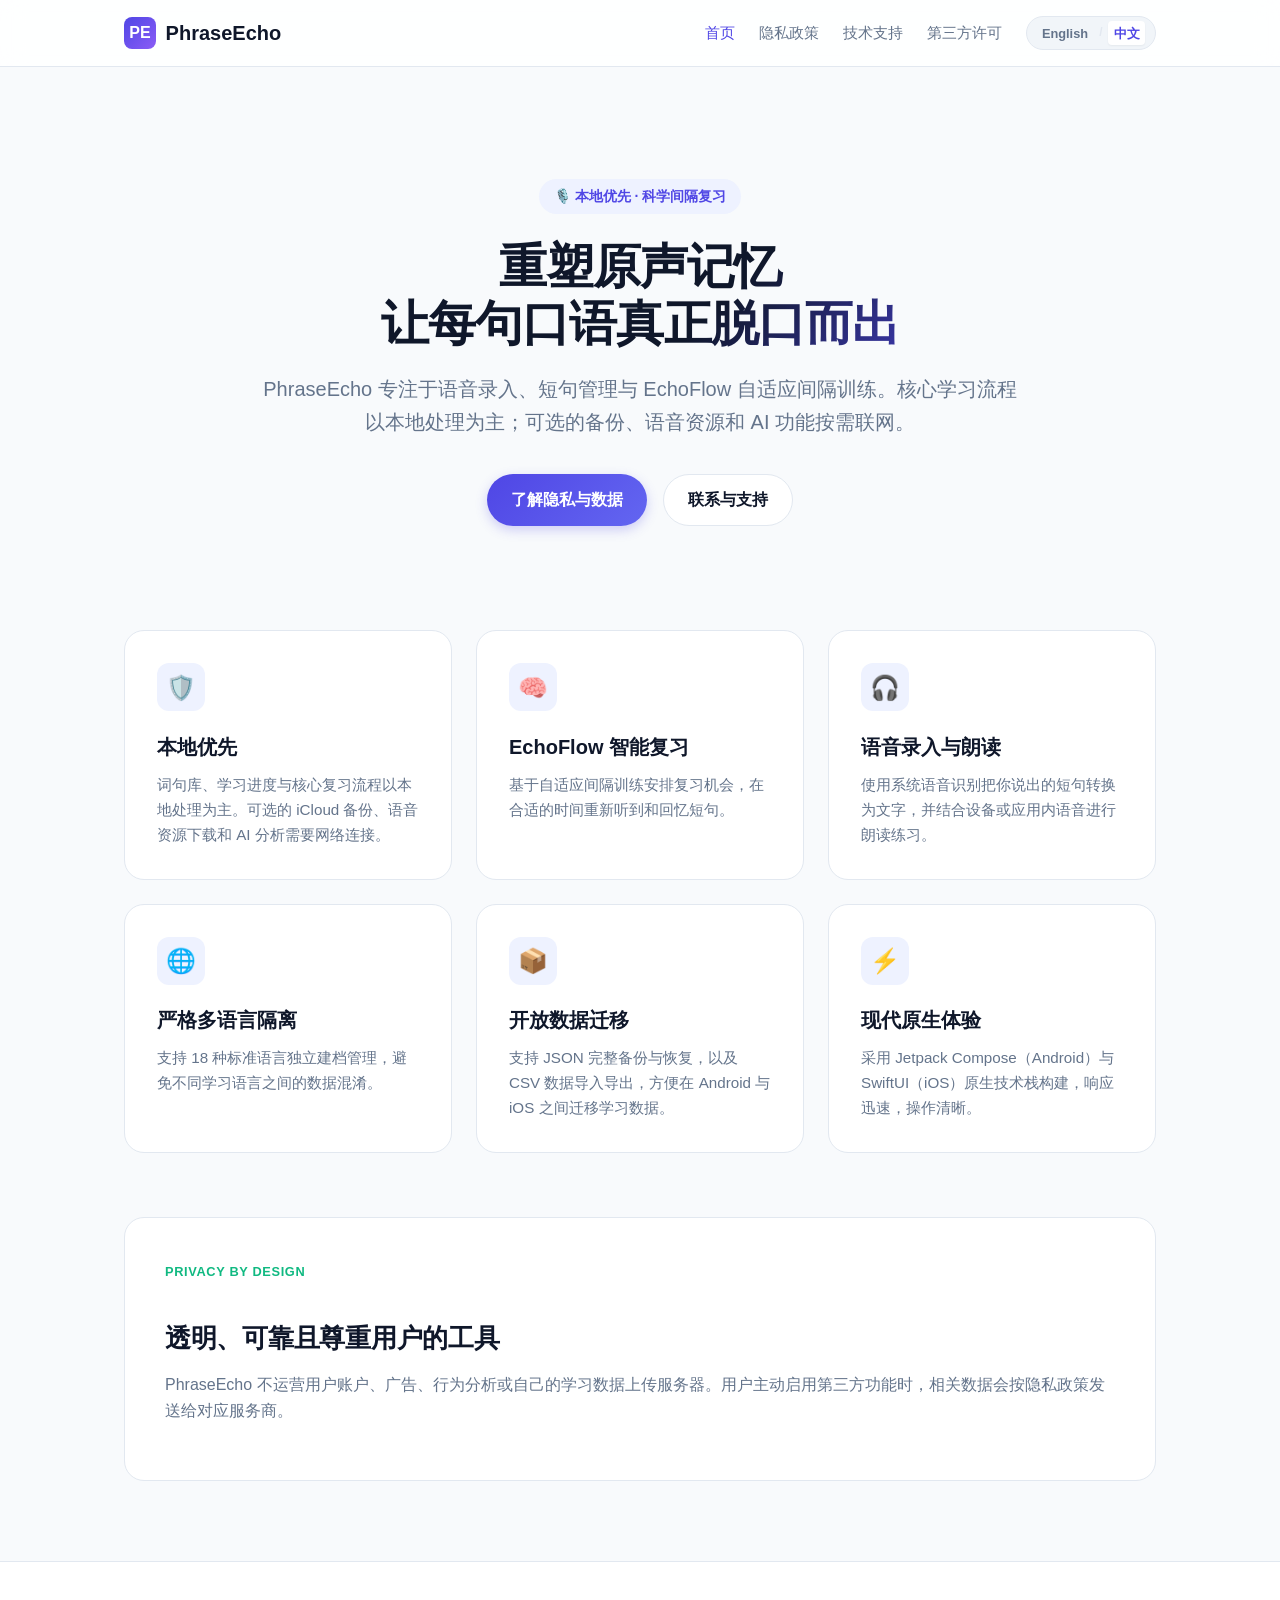
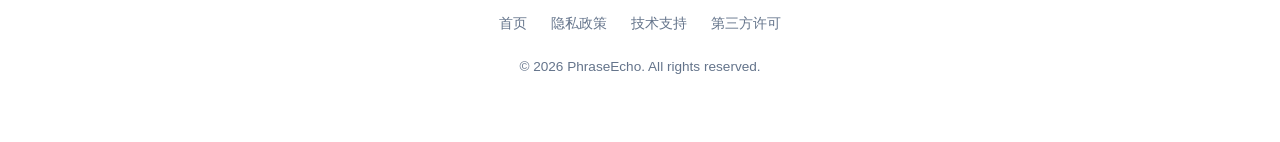
==== zh/index.html @ 2f611617 "feat: localize site into English default and Chinese /zh/ with language switcher" ====
<!DOCTYPE html>
<html lang="zh-CN">
<head>
  <meta charset="UTF-8">
  <meta name="viewport" content="width=device-width, initial-scale=1.0">
  <title>PhraseEcho - 本地优先的语言短句复习工具</title>
  <meta name="description" content="PhraseEcho 是一款本地优先的移动端语言学习工具，支持语音录入、短句管理和 EchoFlow 间隔复习。">
  <link rel="stylesheet" href="../styles.css">
  <style>
    .hero {
      text-align: center;
      padding: 4rem 1rem 3rem;
      max-width: 800px;
      margin: 0 auto;
    }
    .badge {
      display: inline-flex;
      align-items: center;
      gap: 0.4rem;
      padding: 0.35rem 0.9rem;
      border-radius: var(--radius-full);
      background: var(--primary-light);
      color: var(--primary);
      font-size: 0.875rem;
      font-weight: 600;
      margin-bottom: 1.5rem;
    }
    .hero h1 {
      font-size: 3rem;
      font-weight: 800;
      background: linear-gradient(135deg, var(--text-main) 60%, var(--primary));
      -webkit-background-clip: text;
      -webkit-text-fill-color: transparent;
      margin-bottom: 1.25rem;
    }
    .hero p {
      font-size: 1.25rem;
      color: var(--text-muted);
      margin-bottom: 2.2rem;
    }
    .hero-actions {
      display: flex;
      justify-content: center;
      gap: 1rem;
      flex-wrap: wrap;
    }
    .features-grid {
      display: grid;
      grid-template-columns: repeat(auto-fit, minmax(280px, 1fr));
      gap: 1.5rem;
      margin-top: 3.5rem;
    }
    .feature-card {
      background: var(--bg-card);
      border: 1px solid var(--border-color);
      border-radius: var(--radius-lg);
      padding: 2rem;
      transition: transform 0.2s ease, box-shadow 0.2s ease;
    }
    .feature-card:hover {
      transform: translateY(-3px);
      box-shadow: var(--shadow-md);
    }
    .feature-icon {
      width: 48px;
      height: 48px;
      border-radius: var(--radius-md);
      background: var(--primary-light);
      color: var(--primary);
      display: flex;
      align-items: center;
      justify-content: center;
      font-size: 1.5rem;
      margin-bottom: 1.2rem;
    }
    .feature-card h3 {
      margin-top: 0;
      margin-bottom: 0.5rem;
      font-size: 1.25rem;
    }
    .feature-card p {
      color: var(--text-muted);
      font-size: 0.95rem;
      margin-bottom: 0;
    }
    .tech-highlight {
      margin-top: 4rem;
      background: var(--bg-card);
      border: 1px solid var(--border-color);
      border-radius: var(--radius-lg);
      padding: 2.5rem;
      display: flex;
      flex-direction: column;
      gap: 1.5rem;
    }
    .highlight-badge {
      display: inline-block;
      font-size: 0.8rem;
      text-transform: uppercase;
      letter-spacing: 0.05em;
      color: var(--accent);
      font-weight: 700;
    }
    @media (max-width: 640px) {
      .hero h1 {
        font-size: 2.2rem;
      }
      .hero p {
        font-size: 1.05rem;
      }
    }
  </style>
</head>
<body>
  <header class="header">
    <div class="nav-container">
      <a href="index.html" class="logo-link">
        <div class="logo-icon">PE</div>
        PhraseEcho
      </a>
      <div class="nav-right">
        <nav>
          <ul class="nav-links">
            <li><a href="index.html" class="active">首页</a></li>
            <li><a href="privacy.html">隐私政策</a></li>
            <li><a href="support.html">技术支持</a></li>
            <li><a href="licenses.html">第三方许可</a></li>
          </ul>
        </nav>
        <div class="lang-switch">
          <a href="../index.html">English</a>
          <span class="lang-divider">/</span>
          <a href="index.html" class="active">中文</a>
        </div>
      </div>
    </div>
  </header>

  <main class="container">
    <section class="hero">
      <div class="badge">🎙️ 本地优先 · 科学间隔复习</div>
      <h1>重塑原声记忆<br>让每句口语真正脱口而出</h1>
      <p>PhraseEcho 专注于语音录入、短句管理与 EchoFlow 自适应间隔训练。核心学习流程以本地处理为主；可选的备份、语音资源和 AI 功能按需联网。</p>
      <div class="hero-actions">
        <a href="privacy.html" class="btn btn-primary">
          了解隐私与数据
        </a>
        <a href="support.html" class="btn btn-secondary">
          联系与支持
        </a>
      </div>
    </section>

    <section class="features-grid">
      <div class="feature-card">
        <div class="feature-icon">🛡️</div>
        <h3>本地优先</h3>
        <p>词句库、学习进度与核心复习流程以本地处理为主。可选的 iCloud 备份、语音资源下载和 AI 分析需要网络连接。</p>
      </div>

      <div class="feature-card">
        <div class="feature-icon">🧠</div>
        <h3>EchoFlow 智能复习</h3>
        <p>基于自适应间隔训练安排复习机会，在合适的时间重新听到和回忆短句。</p>
      </div>

      <div class="feature-card">
        <div class="feature-icon">🎧</div>
        <h3>语音录入与朗读</h3>
        <p>使用系统语音识别把你说出的短句转换为文字，并结合设备或应用内语音进行朗读练习。</p>
      </div>

      <div class="feature-card">
        <div class="feature-icon">🌐</div>
        <h3>严格多语言隔离</h3>
        <p>支持 18 种标准语言独立建档管理，避免不同学习语言之间的数据混淆。</p>
      </div>

      <div class="feature-card">
        <div class="feature-icon">📦</div>
        <h3>开放数据迁移</h3>
        <p>支持 JSON 完整备份与恢复，以及 CSV 数据导入导出，方便在 Android 与 iOS 之间迁移学习数据。</p>
      </div>

      <div class="feature-card">
        <div class="feature-icon">⚡</div>
        <h3>现代原生体验</h3>
        <p>采用 Jetpack Compose（Android）与 SwiftUI（iOS）原生技术栈构建，响应迅速，操作清晰。</p>
      </div>
    </section>

    <section class="tech-highlight">
      <div>
        <span class="highlight-badge">PRIVACY BY DESIGN</span>
        <h2>透明、可靠且尊重用户的工具</h2>
        <p>PhraseEcho 不运营用户账户、广告、行为分析或自己的学习数据上传服务器。用户主动启用第三方功能时，相关数据会按隐私政策发送给对应服务商。</p>
      </div>
    </section>
  </main>

  <footer class="footer">
    <div class="footer-container">
      <ul class="footer-nav">
        <li><a href="index.html">首页</a></li>
        <li><a href="privacy.html">隐私政策</a></li>
        <li><a href="support.html">技术支持</a></li>
        <li><a href="licenses.html">第三方许可</a></li>
      </ul>
      <p class="footer-copy">© 2026 PhraseEcho. All rights reserved.</p>
    </div>
  </footer>
</body>
</html>
---- styles.css ----
/* PhraseEcho Site Common Styles */
:root {
  --primary: #4F46E5;
  --primary-hover: #4338CA;
  --primary-light: #EEF2FF;
  --text-main: #0F172A;
  --text-muted: #64748B;
  --bg-page: #F8FAFC;
  --bg-card: #FFFFFF;
  --border-color: #E2E8F0;
  --border-subtle: #F1F5F9;
  --accent: #10B981;
  --shadow-sm: 0 1px 2px 0 rgb(0 0 0 / 0.05);
  --shadow-md: 0 4px 6px -1px rgb(0 0 0 / 0.1), 0 2px 4px -2px rgb(0 0 0 / 0.1);
  --shadow-lg: 0 10px 15px -3px rgb(0 0 0 / 0.1), 0 4px 6px -4px rgb(0 0 0 / 0.1);
  --radius-sm: 8px;
  --radius-md: 12px;
  --radius-lg: 20px;
  --radius-full: 9999px;
  --container-width: 1080px;
}

@media (prefers-color-scheme: dark) {
  :root {
    --primary: #6366F1;
    --primary-hover: #818CF8;
    --primary-light: rgba(99, 102, 241, 0.15);
    --text-main: #F8FAFC;
    --text-muted: #94A3B8;
    --bg-page: #0B0F19;
    --bg-card: #151C2C;
    --border-color: #232E42;
    --border-subtle: #1C2436;
    --accent: #34D399;
    --shadow-sm: 0 1px 2px 0 rgb(0 0 0 / 0.3);
    --shadow-md: 0 4px 6px -1px rgb(0 0 0 / 0.4);
    --shadow-lg: 0 10px 15px -3px rgb(0 0 0 / 0.5);
  }
}

* {
  box-sizing: border-box;
  margin: 0;
  padding: 0;
}

body {
  font-family: -apple-system, BlinkMacSystemFont, "Segoe UI", Roboto, "Helvetica Neue", Arial, sans-serif, "Apple Color Emoji", "Segoe UI Emoji";
  background-color: var(--bg-page);
  color: var(--text-main);
  line-height: 1.65;
  -webkit-font-smoothing: antialiased;
}

a {
  color: var(--primary);
  text-decoration: none;
  transition: color 0.2s ease;
}

a:hover {
  color: var(--primary-hover);
}

/* Header & Nav */
.header {
  position: sticky;
  top: 0;
  z-index: 50;
  background-color: rgba(255, 255, 255, 0.85);
  backdrop-filter: blur(12px);
  -webkit-backdrop-filter: blur(12px);
  border-bottom: 1px solid var(--border-color);
}

@media (prefers-color-scheme: dark) {
  .header {
    background-color: rgba(11, 15, 25, 0.85);
  }
}

.nav-container {
  max-width: var(--container-width);
  margin: 0 auto;
  padding: 1rem 1.5rem;
  display: flex;
  align-items: center;
  justify-content: space-between;
}

.logo-link {
  display: flex;
  align-items: center;
  gap: 0.6rem;
  font-weight: 700;
  font-size: 1.25rem;
  color: var(--text-main);
}

.logo-icon {
  width: 32px;
  height: 32px;
  border-radius: var(--radius-sm);
  background: linear-gradient(135deg, var(--primary), #8B5CF6);
  display: flex;
  align-items: center;
  justify-content: center;
  color: #FFF;
  font-size: 1rem;
}

.nav-links {
  display: flex;
  align-items: center;
  gap: 1.5rem;
  list-style: none;
}

.nav-links a {
  color: var(--text-muted);
  font-size: 0.95rem;
  font-weight: 500;
}

.nav-links a:hover,
.nav-links a.active {
  color: var(--primary);
}

/* Main Container */
.container {
  max-width: var(--container-width);
  margin: 0 auto;
  padding: 3rem 1.5rem 5rem;
}

.content-card {
  background: var(--bg-card);
  border: 1px solid var(--border-color);
  border-radius: var(--radius-lg);
  padding: 2.5rem;
  box-shadow: var(--shadow-sm);
}

/* Typography */
h1 {
  font-size: 2.5rem;
  font-weight: 800;
  line-height: 1.2;
  margin-bottom: 1rem;
  letter-spacing: -0.02em;
}

h2 {
  font-size: 1.6rem;
  font-weight: 700;
  margin-top: 2rem;
  margin-bottom: 0.8rem;
  letter-spacing: -0.01em;
}

h3 {
  font-size: 1.2rem;
  font-weight: 600;
  margin-top: 1.5rem;
  margin-bottom: 0.5rem;
}

p {
  margin-bottom: 1rem;
  color: var(--text-muted);
}

.lead {
  font-size: 1.2rem;
  color: var(--text-muted);
  max-width: 680px;
  margin-bottom: 2rem;
}

/* Buttons */
.btn {
  display: inline-flex;
  align-items: center;
  gap: 0.5rem;
  padding: 0.75rem 1.5rem;
  border-radius: var(--radius-full);
  font-weight: 600;
  font-size: 1rem;
  transition: all 0.2s ease;
  cursor: pointer;
  border: none;
}

.btn-primary {
  background: linear-gradient(135deg, var(--primary), #6366F1);
  color: #FFF;
  box-shadow: 0 4px 12px rgba(79, 70, 229, 0.25);
}

.btn-primary:hover {
  background: var(--primary-hover);
  color: #FFF;
  transform: translateY(-1px);
  box-shadow: 0 6px 16px rgba(79, 70, 229, 0.35);
}

.btn-secondary {
  background: var(--bg-card);
  color: var(--text-main);
  border: 1px solid var(--border-color);
}

.btn-secondary:hover {
  background: var(--border-subtle);
  color: var(--text-main);
}

/* Footer */
.footer {
  background-color: var(--bg-card);
  border-top: 1px solid var(--border-color);
  padding: 3rem 1.5rem;
  margin-top: auto;
}

.footer-container {
  max-width: var(--container-width);
  margin: 0 auto;
  display: flex;
  flex-direction: column;
  align-items: center;
  gap: 1.2rem;
  text-align: center;
}

.footer-nav {
  display: flex;
  gap: 1.5rem;
  list-style: none;
  flex-wrap: wrap;
  justify-content: center;
}

.footer-nav a {
  color: var(--text-muted);
  font-size: 0.9rem;
}

.footer-copy {
  font-size: 0.85rem;
  color: var(--text-muted);
}

.nav-right {
  display: flex;
  align-items: center;
  gap: 1.5rem;
}

.lang-switch {
  display: inline-flex;
  align-items: center;
  gap: 0.35rem;
  background: var(--border-subtle);
  padding: 0.25rem 0.6rem;
  border-radius: var(--radius-full);
  font-size: 0.8rem;
  font-weight: 600;
  border: 1px solid var(--border-color);
}

.lang-switch a {
  color: var(--text-muted);
  padding: 0.1rem 0.35rem;
  border-radius: 4px;
  text-decoration: none;
}

.lang-switch a:hover {
  color: var(--primary);
}

.lang-switch a.active {
  color: var(--primary);
  background: var(--bg-card);
  box-shadow: var(--shadow-sm);
}

.lang-divider {
  color: var(--border-color);
  font-size: 0.75rem;
}

/* Forms */
.support-form {
  display: grid;
  gap: 1rem;
  margin-top: 1rem;
}

.form-field {
  display: grid;
  gap: 0.4rem;
}

.form-field label {
  font-weight: 600;
  color: var(--text-main);
}

.form-field input,
.form-field select,
.form-field textarea {
  width: 100%;
  border: 1px solid var(--border-color);
  border-radius: var(--radius-sm);
  padding: 0.75rem 0.85rem;
  background: var(--bg-page);
  color: var(--text-main);
  font: inherit;
}

.form-field textarea {
  min-height: 9rem;
  resize: vertical;
}

.form-field input:focus,
.form-field select:focus,
.form-field textarea:focus {
  outline: 2px solid var(--primary);
  outline-offset: 1px;
}

.form-note {
  margin-top: 0.75rem;
  color: var(--text-muted);
  font-size: 0.88rem;
}

/* Responsive */
@media (max-width: 768px) {
  .nav-container {
    flex-direction: column;
    gap: 0.8rem;
    align-items: stretch;
  }
  .nav-right {
    justify-content: space-between;
    width: 100%;
    gap: 1rem;
  }
  .nav-links {
    gap: 1rem;
    flex-wrap: wrap;
  }
  .content-card {
    padding: 1.5rem;
  }
  h1 {
    font-size: 2rem;
  }
}
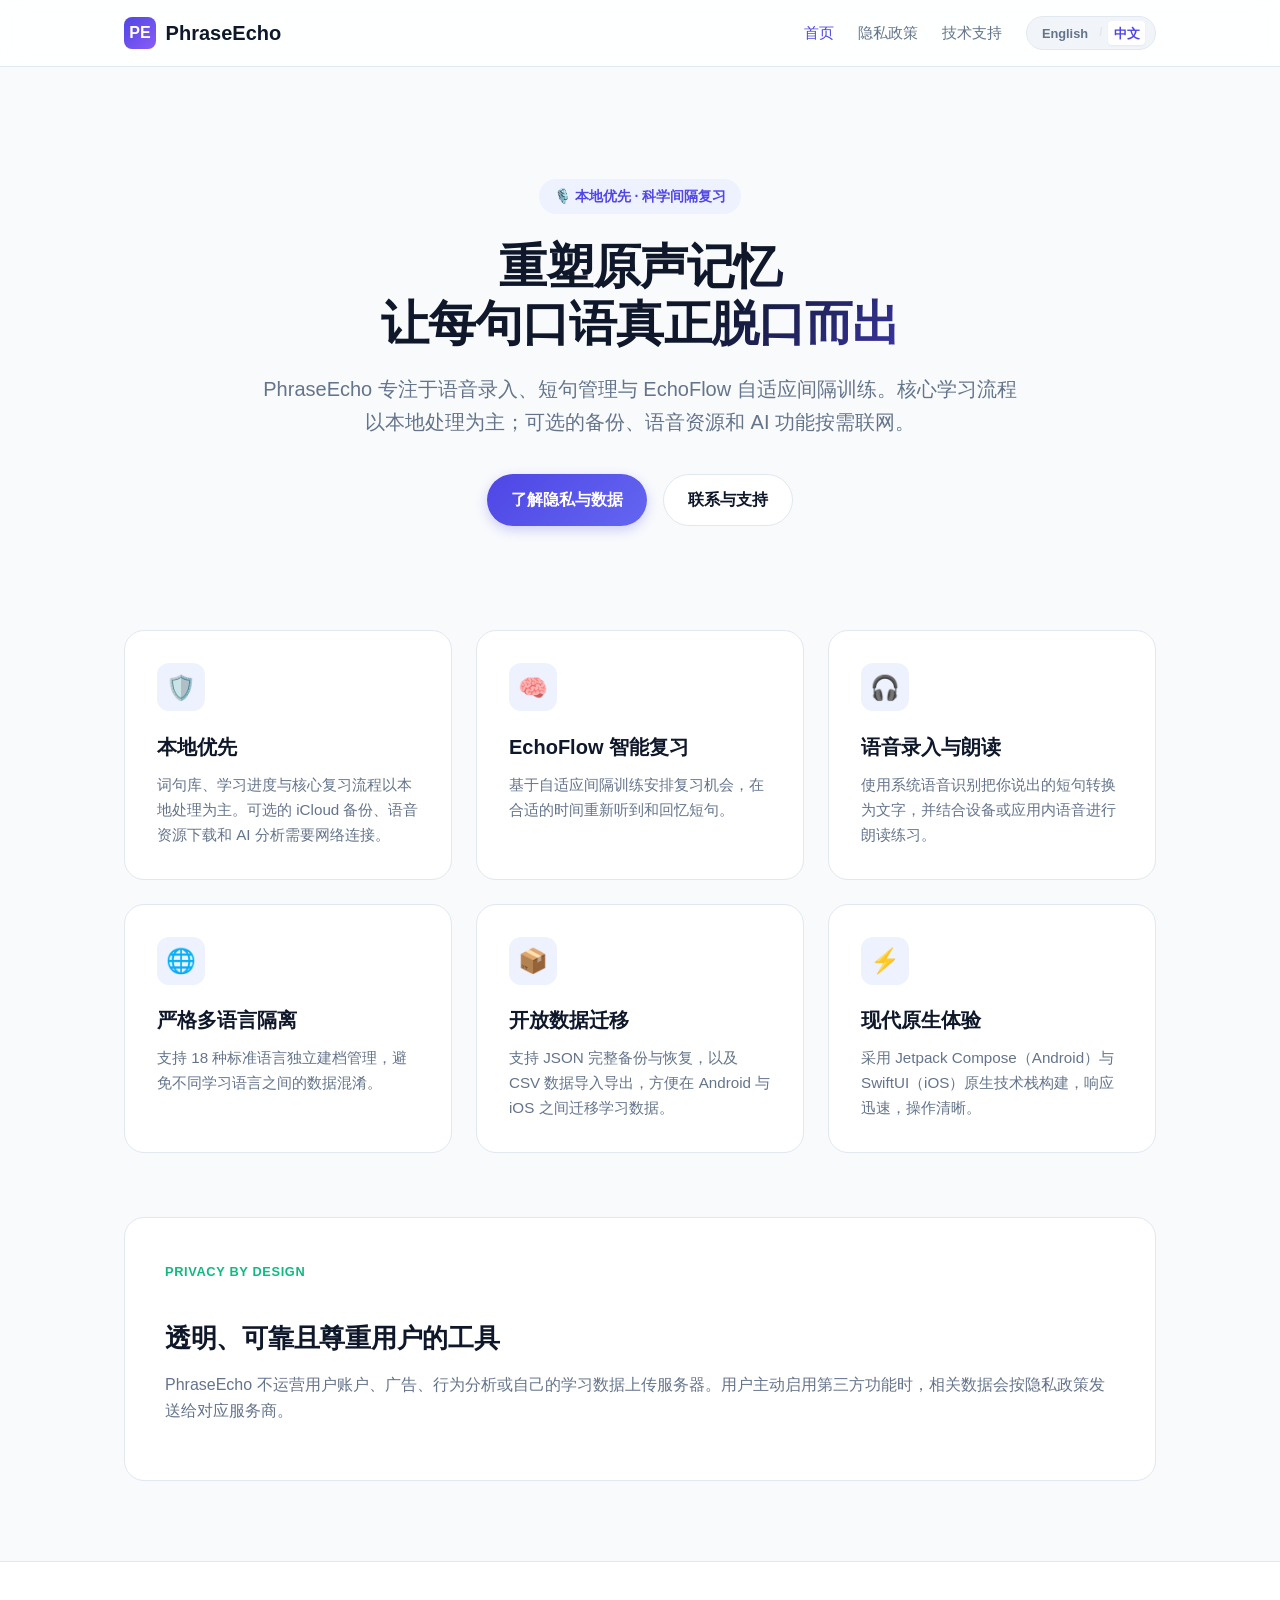
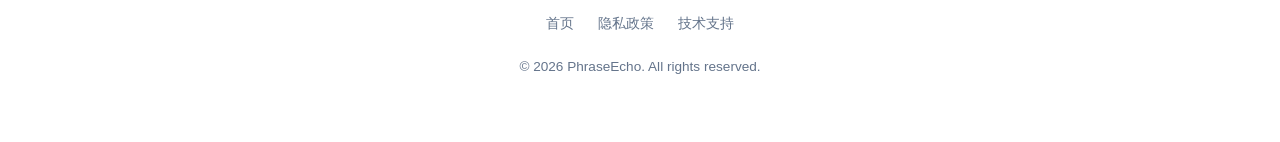
==== commit 031b65eb: "chore: remove third-party licenses pages and clean up navigation" ====
--- a/zh/index.html
+++ b/zh/index.html
@@ -124,7 +124,6 @@
             <li><a href="index.html" class="active">首页</a></li>
             <li><a href="privacy.html">隐私政策</a></li>
             <li><a href="support.html">技术支持</a></li>
-            <li><a href="licenses.html">第三方许可</a></li>
           </ul>
         </nav>
         <div class="lang-switch">
@@ -204,7 +203,6 @@
         <li><a href="index.html">首页</a></li>
         <li><a href="privacy.html">隐私政策</a></li>
         <li><a href="support.html">技术支持</a></li>
-        <li><a href="licenses.html">第三方许可</a></li>
       </ul>
       <p class="footer-copy">© 2026 PhraseEcho. All rights reserved.</p>
     </div>
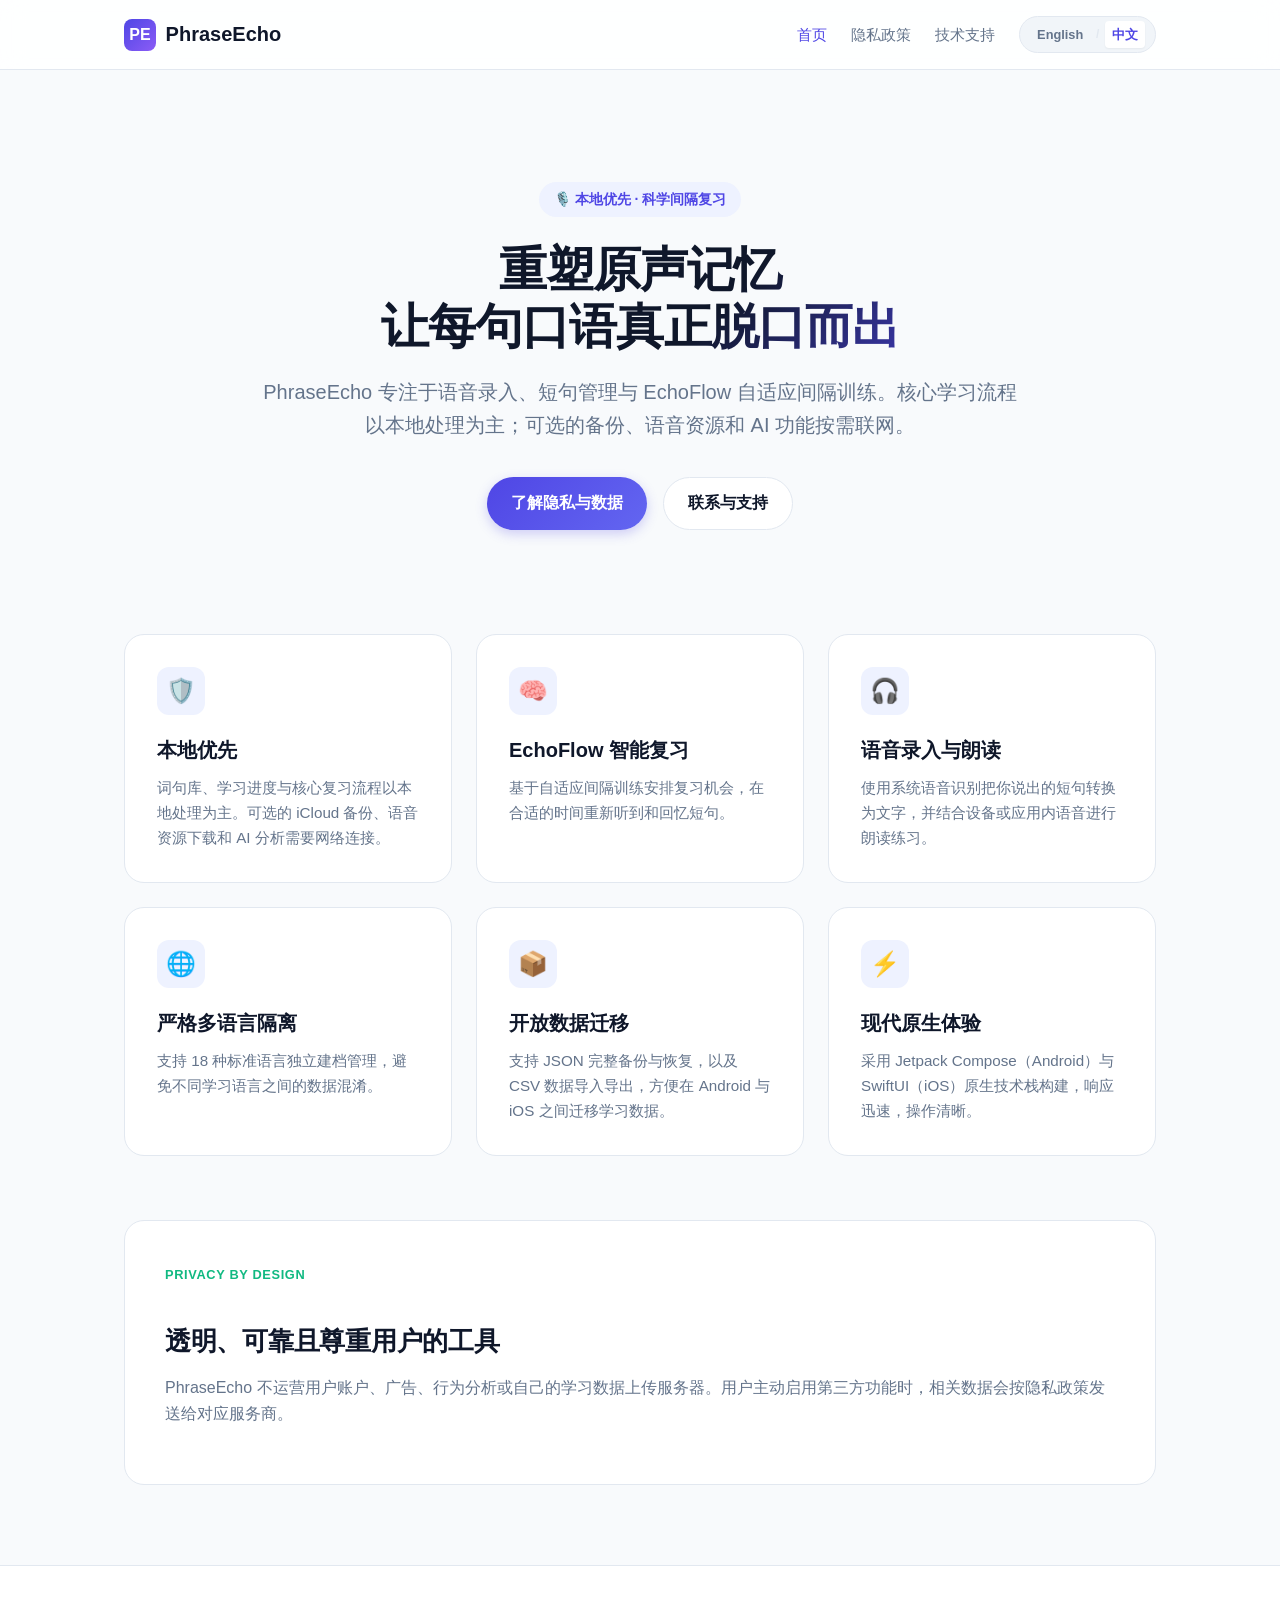
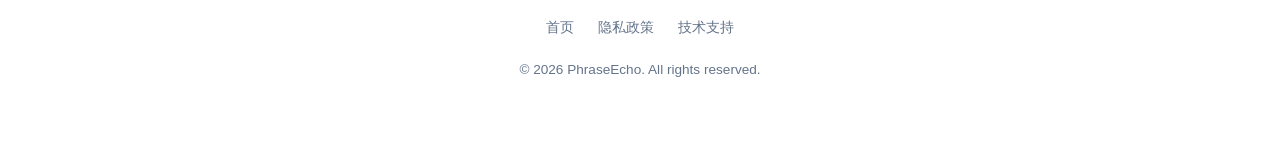
==== commit c39d4103: "style: optimize mobile responsive layout and touch experience" ====
--- a/zh/index.html
+++ b/zh/index.html
@@ -46,7 +46,7 @@
     }
     .features-grid {
       display: grid;
-      grid-template-columns: repeat(auto-fit, minmax(280px, 1fr));
+      grid-template-columns: repeat(auto-fit, minmax(250px, 1fr));
       gap: 1.5rem;
       margin-top: 3.5rem;
     }
@@ -102,11 +102,47 @@
       font-weight: 700;
     }
     @media (max-width: 640px) {
+      .hero {
+        padding: 1.5rem 0.5rem 1.5rem;
+      }
       .hero h1 {
-        font-size: 2.2rem;
+        font-size: 2.1rem;
+        line-height: 1.25;
       }
       .hero p {
         font-size: 1.05rem;
+        margin-bottom: 1.75rem;
+      }
+      .features-grid {
+        margin-top: 2rem;
+        gap: 1rem;
+      }
+      .feature-card {
+        padding: 1.5rem 1.25rem;
+      }
+      .tech-highlight {
+        margin-top: 2.25rem;
+        padding: 1.5rem 1.25rem;
+      }
+    }
+    @media (max-width: 480px) {
+      .badge {
+        font-size: 0.78rem;
+        padding: 0.3rem 0.75rem;
+      }
+      .hero h1 {
+        font-size: 1.85rem;
+      }
+      .hero-actions {
+        flex-direction: column;
+        width: 100%;
+        max-width: 320px;
+        margin: 0 auto;
+        gap: 0.75rem;
+      }
+      .hero-actions .btn {
+        width: 100%;
+        justify-content: center;
       }
     }
   </style>
--- a/styles.css
+++ b/styles.css
@@ -50,6 +50,8 @@
   color: var(--text-main);
   line-height: 1.65;
   -webkit-font-smoothing: antialiased;
+  -webkit-tap-highlight-color: transparent;
+  overflow-wrap: break-word;
 }
 
 a {
@@ -120,6 +122,8 @@
   color: var(--text-muted);
   font-size: 0.95rem;
   font-weight: 500;
+  display: inline-block;
+  padding: 0.25rem 0;
 }
 
 .nav-links a:hover,
@@ -272,9 +276,10 @@
 
 .lang-switch a {
   color: var(--text-muted);
-  padding: 0.1rem 0.35rem;
+  padding: 0.2rem 0.45rem;
   border-radius: 4px;
   text-decoration: none;
+  display: inline-block;
 }
 
 .lang-switch a:hover {
@@ -292,74 +297,246 @@
   font-size: 0.75rem;
 }
 
-/* Forms */
-.support-form {
-  display: grid;
-  gap: 1rem;
-  margin-top: 1rem;
-}
-
-.form-field {
-  display: grid;
-  gap: 0.4rem;
-}
-
-.form-field label {
+/* Support Email Box & Anti-Scraping */
+.email-support-card {
+  background: var(--bg-page);
+  border: 1px solid var(--border-color);
+  border-radius: var(--radius-lg);
+  padding: 2rem;
+  margin-top: 1.5rem;
+  display: flex;
+  flex-direction: column;
+  gap: 1.5rem;
+}
+
+.email-copy-container {
+  display: flex;
+  align-items: stretch;
+  gap: 0.6rem;
+  max-width: 540px;
+  flex-wrap: wrap;
+}
+
+.email-input-box {
+  flex: 1;
+  min-width: 240px;
+  display: flex;
+  align-items: center;
+  gap: 0.6rem;
+  background: var(--bg-card);
+  border: 1.5px solid var(--border-color);
+  border-radius: var(--radius-sm);
+  padding: 0.75rem 1rem;
+  box-shadow: var(--shadow-sm);
+  transition: border-color 0.2s ease;
+}
+
+.email-input-box:hover {
+  border-color: var(--primary);
+}
+
+.email-icon {
+  color: var(--primary);
+  font-size: 1.1rem;
+}
+
+.email-text {
+  font-family: ui-monospace, SFMono-Regular, Menlo, Monaco, Consolas, monospace;
+  font-size: 1.05rem;
   font-weight: 600;
   color: var(--text-main);
-}
-
-.form-field input,
-.form-field select,
-.form-field textarea {
-  width: 100%;
+  user-select: all;
+  letter-spacing: -0.01em;
+  word-break: break-all;
+}
+
+.btn-copy {
+  padding: 0.75rem 1.4rem;
+  font-size: 0.95rem;
+  font-weight: 600;
+  border-radius: var(--radius-sm);
+  display: inline-flex;
+  align-items: center;
+  gap: 0.4rem;
+  background: var(--primary);
+  color: #FFF;
+  border: none;
+  cursor: pointer;
+  box-shadow: 0 2px 6px rgba(79, 70, 229, 0.25);
+  transition: all 0.2s ease;
+}
+
+.btn-copy:hover {
+  background: var(--primary-hover);
+  transform: translateY(-1px);
+}
+
+.btn-client-link {
+  display: inline-flex;
+  align-items: center;
+  gap: 0.4rem;
+  font-size: 0.9rem;
+  color: var(--text-muted);
+  text-decoration: underline;
+  text-underline-offset: 3px;
+  padding: 0.3rem 0;
+  transition: color 0.2s ease;
+}
+
+.btn-client-link:hover {
+  color: var(--primary);
+}
+
+.email-template-box {
+  background: var(--bg-card);
   border: 1px solid var(--border-color);
   border-radius: var(--radius-sm);
-  padding: 0.75rem 0.85rem;
-  background: var(--bg-page);
+  padding: 1.25rem;
+}
+
+.email-template-box h4 {
+  font-size: 0.95rem;
+  font-weight: 600;
+  margin-bottom: 0.5rem;
   color: var(--text-main);
-  font: inherit;
-}
-
-.form-field textarea {
-  min-height: 9rem;
-  resize: vertical;
-}
-
-.form-field input:focus,
-.form-field select:focus,
-.form-field textarea:focus {
-  outline: 2px solid var(--primary);
-  outline-offset: 1px;
-}
-
-.form-note {
-  margin-top: 0.75rem;
-  color: var(--text-muted);
-  font-size: 0.88rem;
-}
+}
+
+.email-template-box ul {
+  margin-left: 1.25rem;
+  font-size: 0.9rem;
+  color: var(--text-muted);
+}
+
+.email-template-box li {
+  margin-bottom: 0.35rem;
+}
+
 
 /* Responsive */
 @media (max-width: 768px) {
   .nav-container {
+    padding: 0.85rem 1.25rem;
     flex-direction: column;
-    gap: 0.8rem;
+    gap: 0.75rem;
     align-items: stretch;
   }
   .nav-right {
     justify-content: space-between;
     width: 100%;
+    gap: 0.75rem;
+  }
+  .nav-links {
+    gap: 0.85rem;
+    flex-wrap: wrap;
+  }
+  .container {
+    padding: 2.25rem 1.25rem 4rem;
+  }
+  .content-card {
+    padding: 1.75rem 1.25rem;
+  }
+  h1 {
+    font-size: 2.1rem;
+  }
+  h2 {
+    font-size: 1.45rem;
+  }
+}
+
+@media (max-width: 540px) {
+  .nav-container {
+    padding: 0.65rem 1rem;
+    gap: 0.5rem;
+  }
+  .logo-link {
+    font-size: 1.15rem;
+    gap: 0.5rem;
+  }
+  .logo-icon {
+    width: 28px;
+    height: 28px;
+    font-size: 0.9rem;
+  }
+  .nav-right {
+    flex-wrap: wrap;
+    gap: 0.5rem;
+    align-items: center;
+  }
+  .nav-links {
+    gap: 0.6rem;
+  }
+  .nav-links a {
+    font-size: 0.88rem;
+    padding: 0.3rem 0.15rem;
+  }
+  .lang-switch {
+    font-size: 0.75rem;
+    padding: 0.15rem 0.45rem;
+  }
+  .lang-switch a {
+    padding: 0.2rem 0.4rem;
+  }
+  .container {
+    padding: 1.5rem 1rem 3.5rem;
+  }
+  .content-card {
+    padding: 1.25rem 1rem;
+    border-radius: var(--radius-md);
+  }
+  h1 {
+    font-size: 1.85rem;
+    margin-bottom: 0.75rem;
+  }
+  h2 {
+    font-size: 1.35rem;
+    margin-top: 1.5rem;
+  }
+  h3 {
+    font-size: 1.1rem;
+  }
+  .lead {
+    font-size: 1.05rem;
+    margin-bottom: 1.5rem;
+  }
+  .btn {
+    padding: 0.7rem 1.25rem;
+    font-size: 0.95rem;
+  }
+  .footer {
+    padding: 2.25rem 1rem;
+  }
+  .footer-nav {
     gap: 1rem;
   }
-  .nav-links {
-    gap: 1rem;
-    flex-wrap: wrap;
-  }
-  .content-card {
-    padding: 1.5rem;
-  }
-  h1 {
-    font-size: 2rem;
-  }
-}
-
+
+  /* Support Email Box Mobile Adaptations */
+  .email-support-card {
+    padding: 1.25rem 1rem;
+    gap: 1.25rem;
+  }
+  .email-copy-container {
+    flex-direction: column;
+    width: 100%;
+  }
+  .email-input-box {
+    min-width: 0;
+    width: 100%;
+    padding: 0.7rem 0.85rem;
+  }
+  .email-text {
+    font-size: 0.95rem;
+  }
+  .btn-copy {
+    width: 100%;
+    justify-content: center;
+    padding: 0.75rem 1rem;
+    font-size: 0.95rem;
+  }
+  .email-template-box {
+    padding: 1rem 0.85rem;
+  }
+  .email-template-box ul {
+    margin-left: 1.15rem;
+    font-size: 0.85rem;
+  }
+}
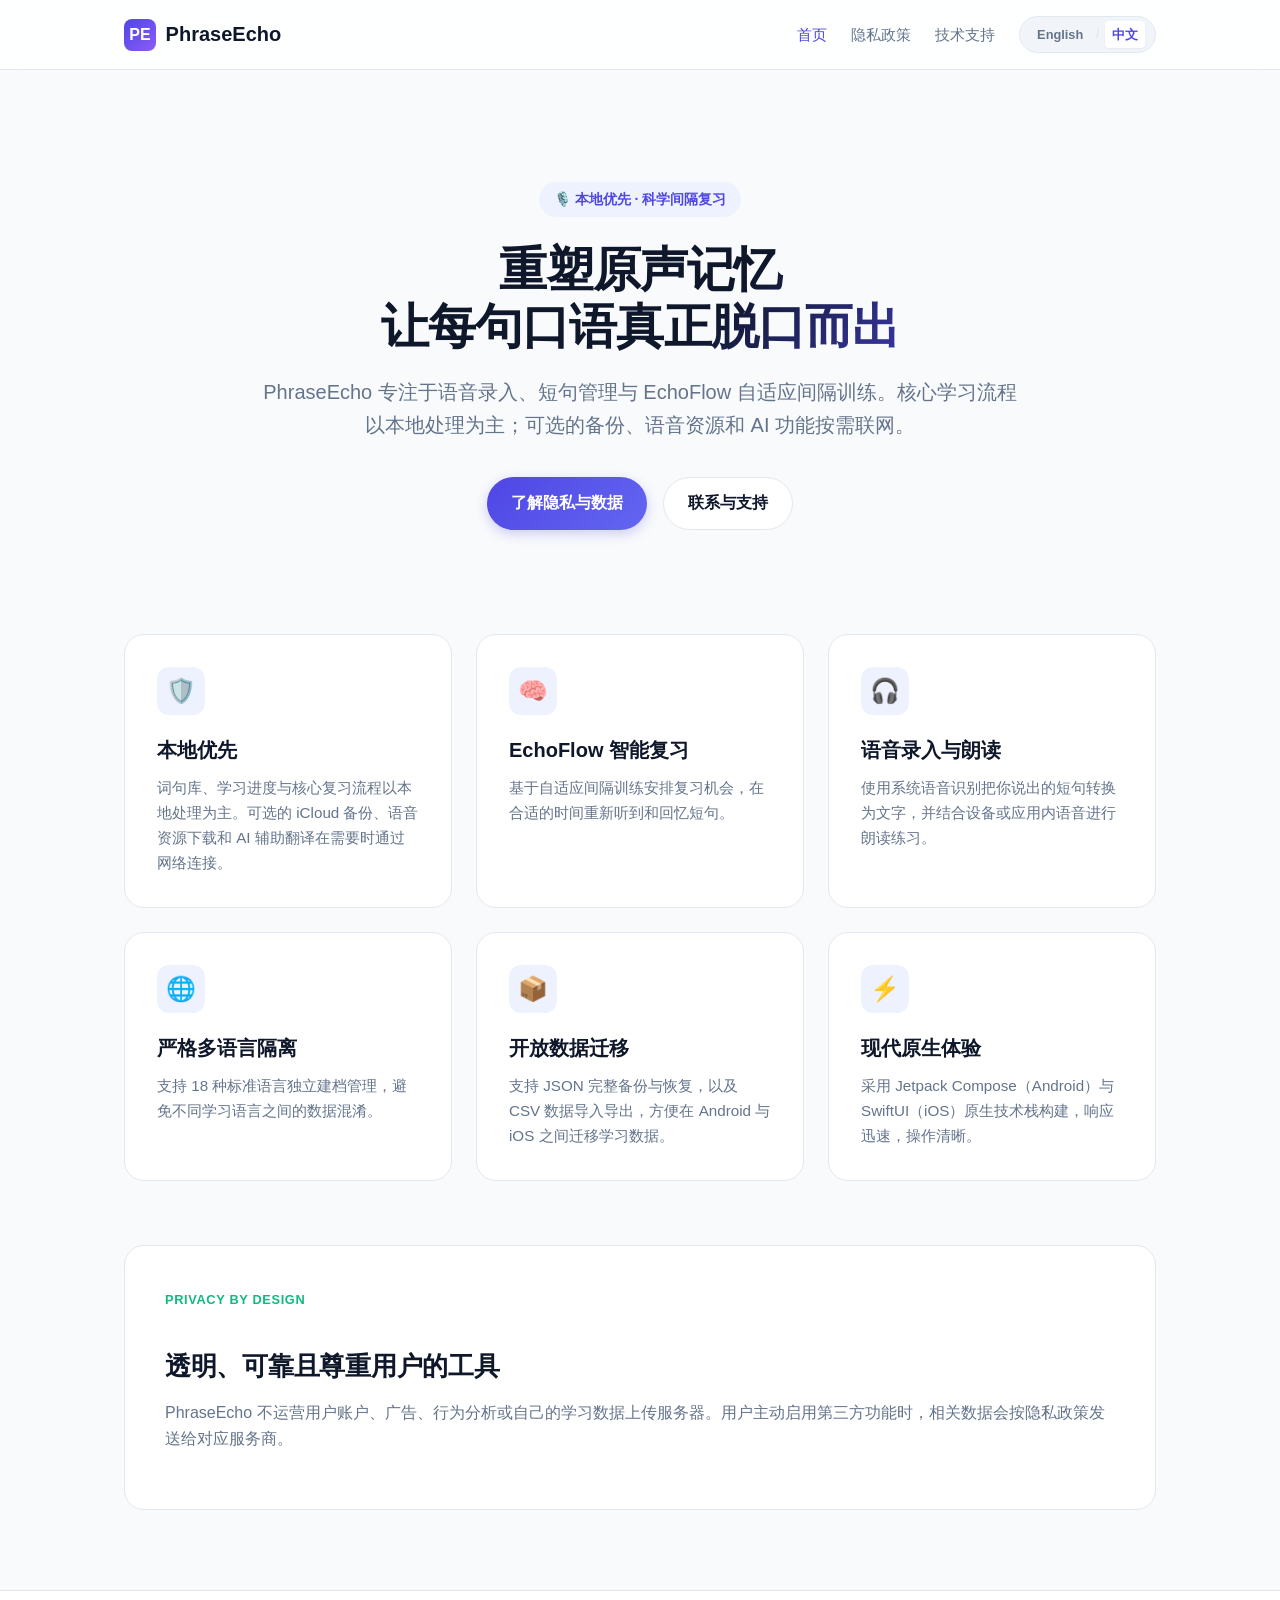
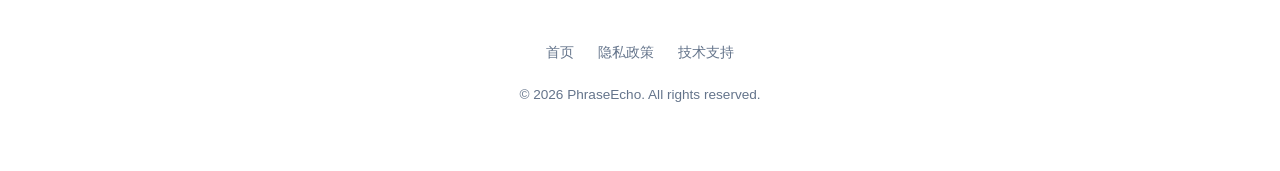
==== commit 684321a1: "docs: clarify optional OpenRouter AI feature as AI translation" ====
--- a/zh/index.html
+++ b/zh/index.html
@@ -190,7 +190,7 @@
       <div class="feature-card">
         <div class="feature-icon">🛡️</div>
         <h3>本地优先</h3>
-        <p>词句库、学习进度与核心复习流程以本地处理为主。可选的 iCloud 备份、语音资源下载和 AI 分析需要网络连接。</p>
+        <p>词句库、学习进度与核心复习流程以本地处理为主。可选的 iCloud 备份、语音资源下载和 AI 辅助翻译在需要时通过网络连接。</p>
       </div>
 
       <div class="feature-card">
